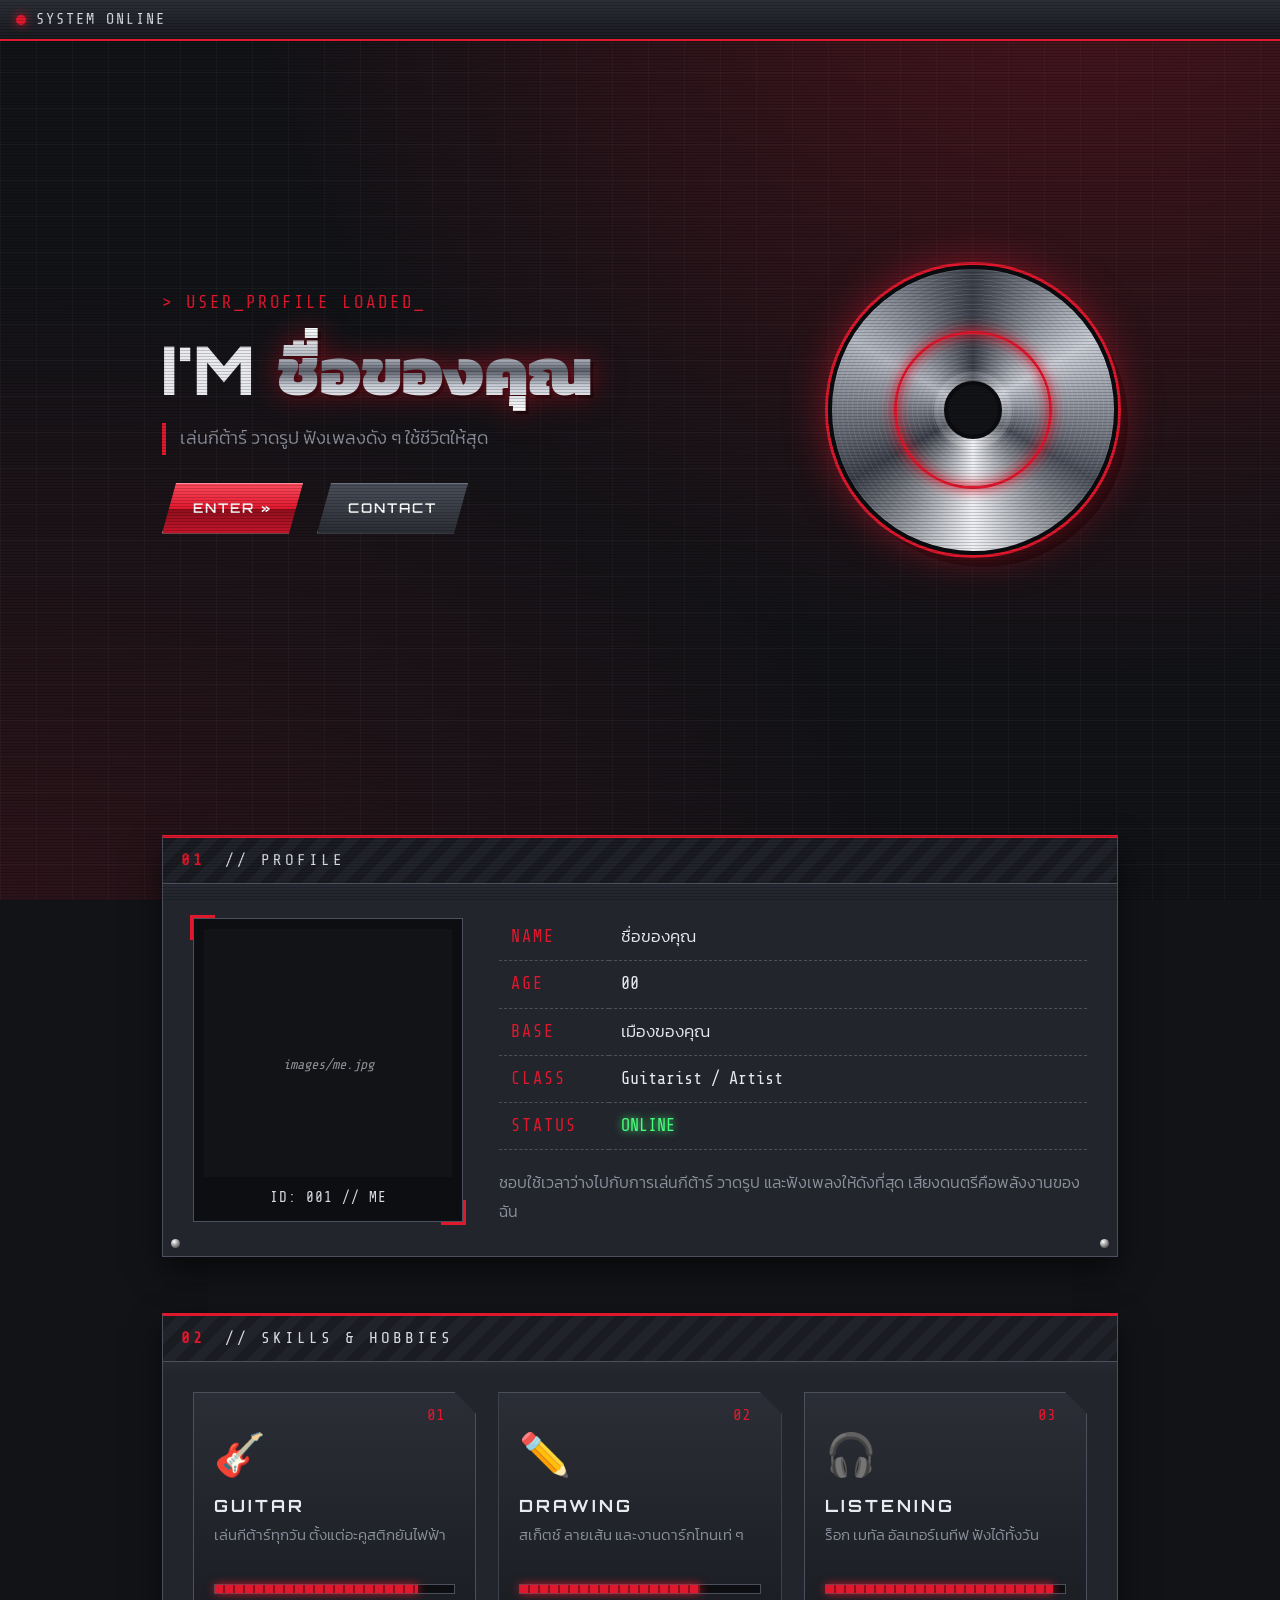
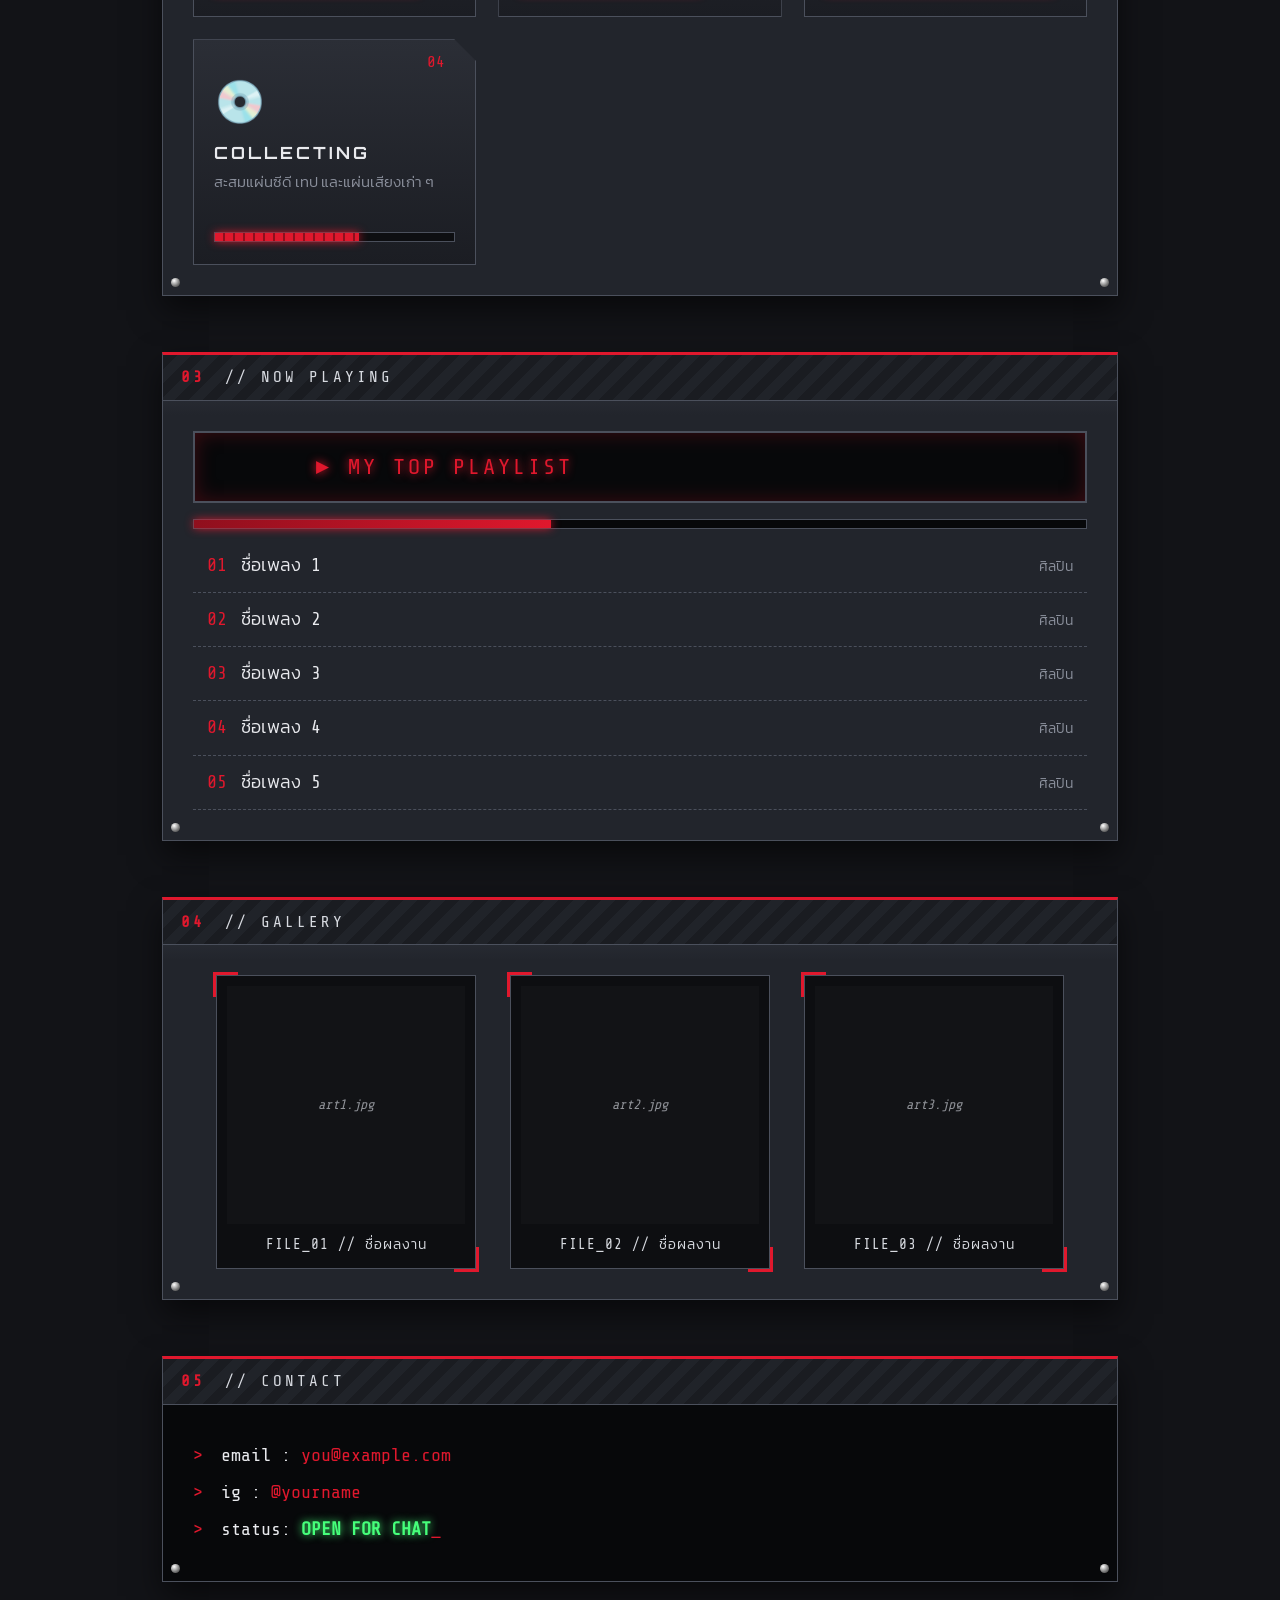
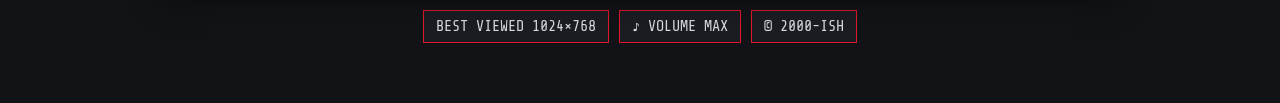
==== index.html @ 29ffbdac "commit" ====
<!DOCTYPE html>
<html lang="th">
<head>
  <meta charset="UTF-8">
  <meta name="viewport" content="width=device-width, initial-scale=1.0">
  <!-- ✏️ แก้ชื่อที่โชว์บนแท็บเบราว์เซอร์ -->
  <title>// PERSONAL_FILE.EXE</title>
  <link rel="preconnect" href="https://fonts.googleapis.com">
  <link rel="preconnect" href="https://fonts.gstatic.com" crossorigin>
  <link href="https://fonts.googleapis.com/css2?family=Orbitron:wght@600;800;900&family=Share+Tech+Mono&family=Kanit:wght@300;400;600&display=swap" rel="stylesheet">
  <link rel="stylesheet" href="style.css">
</head>
<body>

  <!-- แถบสถานะด้านบน -->
  <div class="statusbar">
    <span class="dot"></span>
    <!-- ✏️ แก้ข้อความแถบสถานะ -->
    <span>SYSTEM ONLINE</span>
    <div class="ticker"><div class="ticker-inner">
      <span>// GUITAR ▮ DRAWING ▮ MUSIC ▮ NO LIMITS ▮ GUITAR ▮ DRAWING ▮ MUSIC ▮ NO LIMITS ▮ GUITAR ▮ DRAWING ▮ MUSIC ▮ NO LIMITS</span>
    </div></div>
  </div>

  <!-- ═══════════════ 1) ส่วนหัว ═══════════════ -->
  <header class="hero">
    <div class="hero-text">
      <p class="tag">&gt; USER_PROFILE LOADED_</p>
      <!-- ✏️ แก้ชื่อของคุณ -->
      <h1>I'M <span class="metal">ชื่อของคุณ</span></h1>
      <!-- ✏️ แก้ประโยคแนะนำสั้น ๆ -->
      <p class="subtitle">เล่นกีต้าร์ วาดรูป ฟังเพลงดัง ๆ ใช้ชีวิตให้สุด</p>
      <div class="hero-btns">
        <a class="btn" href="#about">ENTER »</a>
        <a class="btn ghost" href="#contact">CONTACT</a>
      </div>
    </div>

    <!-- แผ่นดิสก์เมทัลหมุน (ไม่ต้องแก้) -->
    <div class="disc"><div class="ring"></div><div class="hole"></div></div>
  </header>

  <main>

    <!-- ═══════════════ 2) เกี่ยวกับฉัน ═══════════════ -->
    <section class="panel" id="about">
      <div class="panel-head"><b>01</b> // PROFILE</div>
      <div class="panel-body about-grid">

        <!-- ✏️ เปลี่ยนรูป: ใส่ไฟล์รูปในโฟลเดอร์ images แล้วแก้ชื่อไฟล์ตรง url('...') -->
        <figure class="frame">
          <div class="photo" style="background-image:url('images/me.jpg')"><em><me class="jpg"></me><br>images/me.jpg</em></div>
          <figcaption>ID: 001 // ME</figcaption>
        </figure>

        <div>
          <!-- ✏️ แก้ข้อมูลส่วนตัวตรงนี้ -->
          <table class="specs">
            <tr><th>NAME</th><td>ชื่อของคุณ</td></tr>
            <tr><th>AGE</th><td>00</td></tr>
            <tr><th>BASE</th><td>เมืองของคุณ</td></tr>
            <tr><th>CLASS</th><td>Guitarist / Artist</td></tr>
            <tr><th>STATUS</th><td><span class="live">ONLINE</span></td></tr>
          </table>
          <p class="bio">ชอบใช้เวลาว่างไปกับการเล่นกีต้าร์ วาดรูป และฟังเพลงให้ดังที่สุด เสียงดนตรีคือพลังงานของฉัน</p>
        </div>
      </div>
    </section>

    <!-- ═══════════════ 3) งานอดิเรก ═══════════════ -->
    <section class="panel">
      <div class="panel-head"><b>02</b> // SKILLS &amp; HOBBIES</div>
      <div class="panel-body cards">

        <!-- ✏️ แก้ emoji / ชื่อ / คำอธิบาย และปรับระดับได้ที่ --lv (0%-100%)
             อยากเพิ่มก็ก๊อปบล็อก <article> ไปวางต่อ -->
        <article class="card">
          <span class="num">01</span>
          <div class="icon">🎸</div>
          <h3>GUITAR</h3>
          <p>เล่นกีต้าร์ทุกวัน ตั้งแต่อะคูสติกยันไฟฟ้า</p>
          <div class="bar" style="--lv:85%"><i></i></div>
        </article>

        <article class="card">
          <span class="num">02</span>
          <div class="icon">✏️</div>
          <h3>DRAWING</h3>
          <p>สเก็ตช์ ลายเส้น และงานดาร์กโทนเท่ ๆ</p>
          <div class="bar" style="--lv:75%"><i></i></div>
        </article>

        <article class="card">
          <span class="num">03</span>
          <div class="icon">🎧</div>
          <h3>LISTENING</h3>
          <p>ร็อก เมทัล อัลเทอร์เนทีฟ ฟังได้ทั้งวัน</p>
          <div class="bar" style="--lv:95%"><i></i></div>
        </article>

        <article class="card">
          <span class="num">04</span>
          <div class="icon">💿</div>
          <h3>COLLECTING</h3>
          <p>สะสมแผ่นซีดี เทป และแผ่นเสียงเก่า ๆ</p>
          <div class="bar" style="--lv:60%"><i></i></div>
        </article>

      </div>
    </section>

    <!-- ═══════════════ 4) เพลงโปรด ═══════════════ -->
    <section class="panel">
      <div class="panel-head"><b>03</b> // NOW PLAYING</div>
      <div class="panel-body">
        <div class="display">
          <div class="eq"><b></b><b></b><b></b><b></b><b></b><b></b><b></b><b></b></div>
          <div class="led">▶ MY TOP PLAYLIST</div>
        </div>
        <div class="progress"><div></div></div>

        <!-- ✏️ แก้ชื่อเพลง / ศิลปิน ได้เลย (ก๊อปบรรทัด <li> เพื่อเพิ่มเพลง) -->
        <ol class="tracks">
          <li><span>ชื่อเพลง 1</span><em>ศิลปิน</em></li>
          <li><span>ชื่อเพลง 2</span><em>ศิลปิน</em></li>
          <li><span>ชื่อเพลง 3</span><em>ศิลปิน</em></li>
          <li><span>ชื่อเพลง 4</span><em>ศิลปิน</em></li>
          <li><span>ชื่อเพลง 5</span><em>ศิลปิน</em></li>
        </ol>
      </div>
    </section>

    <!-- ═══════════════ 5) ผลงานวาดรูป ═══════════════ -->
    <section class="panel">
      <div class="panel-head"><b>04</b> // GALLERY</div>
      <div class="panel-body gallery">

        <!-- ✏️ เปลี่ยนรูปงานวาด: ใส่ไฟล์ในโฟลเดอร์ images แล้วแก้ชื่อไฟล์ -->
        <figure class="frame">
          <div class="photo" style="background-image:url('images/art1.jpg')"><em>art1.jpg</em></div>
          <figcaption>FILE_01 // ชื่อผลงาน</figcaption>
        </figure>

        <figure class="frame">
          <div class="photo" style="background-image:url('images/art2.jpg')"><em>art2.jpg</em></div>
          <figcaption>FILE_02 // ชื่อผลงาน</figcaption>
        </figure>

        <figure class="frame">
          <div class="photo" style="background-image:url('images/art3.jpg')"><em>art3.jpg</em></div>
          <figcaption>FILE_03 // ชื่อผลงาน</figcaption>
        </figure>

      </div>
    </section>

  </main>

  <!-- ═══════════════ 6) ติดต่อ ═══════════════ -->
  <footer id="contact">
    <div class="panel">
      <div class="panel-head"><b>05</b> // CONTACT</div>
      <div class="panel-body terminal">
        <!-- ✏️ แก้ช่องทางติดต่อ -->
        <p><span>&gt;</span> email : <a href="mailto:you@example.com">you@example.com</a></p>
        <p><span>&gt;</span> ig    : <a href="https://instagram.com/yourname">@yourname</a></p>
        <p><span>&gt;</span> status: <b class="live">OPEN FOR CHAT</b><i class="cursor">_</i></p>
      </div>
    </div>
    <div class="badges"><span>BEST VIEWED 1024×768</span><span>♪ VOLUME MAX</span><span>© 2000-ISH</span></div>
  </footer>

</body>
</html>
---- style.css ----
/* ═══════════════════════════════════════════
   ✏️ เปลี่ยนสีของทั้งเว็บได้ที่นี่ที่เดียว
   ═══════════════════════════════════════════ */
:root {
  --red:      #e0182d;   /* แดงหลัก */
  --red-dark: #8f0f1d;   /* แดงเข้ม */
  --bg:       #121317;   /* พื้นหลังเทาเข้ม */
  --steel:    #22252c;   /* แผ่นโลหะ */
  --steel-2:  #343842;   /* โลหะสว่างขึ้น */
  --light:    #d7dae0;   /* เงินสว่าง */
  --text:     #e9eaee;   /* ตัวอักษร */
  --muted:    #8b909c;   /* ตัวอักษรรอง */

  --font-title: 'Orbitron', 'Kanit', sans-serif;
  --font-mono:  'Share Tech Mono', 'Kanit', monospace;
  --font-body:  'Kanit', sans-serif;   /* รองรับไทย */
}

/* ───────── พื้นฐาน ───────── */
* { box-sizing: border-box; margin: 0; padding: 0; }

body {
  font-family: var(--font-body);
  font-weight: 300;
  color: var(--text);
  line-height: 1.8;
  min-height: 100vh;
  overflow-x: hidden;
  background:
    radial-gradient(ellipse at 85% -10%, rgba(224,24,45,.28), transparent 55%),
    radial-gradient(ellipse at 0% 100%, rgba(224,24,45,.12), transparent 50%),
    /* ตารางเส้นบาง ๆ */
    linear-gradient(rgba(255,255,255,.03) 1px, transparent 1px),
    linear-gradient(90deg, rgba(255,255,255,.03) 1px, transparent 1px),
    var(--bg);
  background-size: auto, auto, 36px 36px, 36px 36px, auto;
  background-attachment: fixed;
}
/* เส้นสแกนทั้งจอ */
body::after {
  content: "";
  position: fixed; inset: 0;
  pointer-events: none;
  background: repeating-linear-gradient(transparent 0 2px, rgba(0,0,0,.18) 2px 3px);
  z-index: 50;
}

main, .hero, footer { max-width: 1000px; margin: 0 auto; padding: 0 22px; }
h1, h2, h3 { font-family: var(--font-title); line-height: 1.2; text-transform: uppercase; }

a { color: var(--red); text-decoration: none; }
a:hover { color: #ff5566; text-shadow: 0 0 8px var(--red); }

/* ตัวหนังสือโลหะ */
.metal {
  background: linear-gradient(180deg, #fff 0%, #aeb3bd 38%, #5b606b 52%, #c9cdd6 70%, #fff 100%);
  -webkit-background-clip: text;
  background-clip: text;
  color: transparent;
  filter: drop-shadow(0 0 14px rgba(224,24,45,.55)) drop-shadow(3px 3px 0 rgba(0,0,0,.7));
}

/* ───────── แถบสถานะ ───────── */
.statusbar {
  display: flex; align-items: center; gap: 10px;
  padding: 6px 16px;
  font-family: var(--font-mono);
  font-size: .95rem;
  letter-spacing: 2px;
  background: linear-gradient(180deg, #2c2f37, #181a1f);
  border-bottom: 2px solid var(--red);
  color: var(--light);
  overflow: hidden;
}
.dot { width: 10px; height: 10px; border-radius: 50%; background: var(--red); box-shadow: 0 0 10px var(--red); animation: blink 1.2s steps(2) infinite; flex: 0 0 auto; }
@keyframes blink { 50% { opacity: .15; } }
.ticker { flex: 1; overflow: hidden; white-space: nowrap; color: var(--muted); }
.ticker-inner { display: inline-block; padding-left: 100%; animation: scroll 30s linear infinite; }
@keyframes scroll { to { transform: translateX(-100%); } }

/* ───────── ส่วนหัว ───────── */
.hero {
  display: flex; align-items: center; justify-content: space-between;
  gap: 30px; flex-wrap: wrap;
  min-height: 82vh;
}
.hero-text { flex: 1 1 360px; }
.tag { font-family: var(--font-mono); color: var(--red); font-size: 1.1rem; letter-spacing: 2px; }
.hero h1 { font-size: clamp(2.2rem, 7vw, 4.2rem); font-weight: 900; margin: 10px 0 14px; }
.subtitle { color: var(--muted); font-size: 1.1rem; margin-bottom: 28px; border-left: 4px solid var(--red); padding-left: 14px; }
.hero-btns { display: flex; gap: 14px; flex-wrap: wrap; }

.btn {
  display: inline-block;
  font-family: var(--font-title); font-weight: 600; font-size: .85rem; letter-spacing: 2px;
  color: #fff;
  padding: 12px 30px;
  background: linear-gradient(180deg, #ff4a5c 0%, var(--red) 50%, var(--red-dark) 51%, #c3142a 100%);
  border: 1px solid #ff8c98;
  clip-path: polygon(14px 0, 100% 0, calc(100% - 14px) 100%, 0 100%);   /* ปุ่มเฉียงดุ ๆ */
  box-shadow: 0 0 18px rgba(224,24,45,.5);
  transition: transform .15s, filter .15s;
}
.btn:hover { color: #fff; text-shadow: none; transform: translateY(-2px); filter: brightness(1.2); }
.btn.ghost { background: linear-gradient(180deg, #4a4e59, #2a2d34); border-color: #6d7280; box-shadow: none; }

/* ดิสก์เมทัล */
.disc {
  position: relative;
  width: 290px; height: 290px;
  flex: 0 0 auto; margin: 0 auto;
  border-radius: 50%;
  background:
    repeating-radial-gradient(circle, rgba(255,255,255,.08) 0 1px, transparent 1px 5px),
    conic-gradient(from 0deg, #3b3f49, #c9cdd6, #4a4e59, #eef0f4, #3b3f49, #b3b8c2, #3b3f49);
  border: 4px solid #0b0c0f;
  box-shadow: 0 0 0 3px var(--red), 0 0 40px rgba(224,24,45,.55), 10px 12px 0 rgba(0,0,0,.5);
  animation: spin 8s linear infinite;
}
.disc .ring { position: absolute; inset: 22%; border-radius: 50%; border: 3px solid var(--red); box-shadow: 0 0 14px var(--red), inset 0 0 14px var(--red); }
.disc .hole { position: absolute; inset: 0; margin: auto; width: 58px; height: 58px; border-radius: 50%; background: var(--bg); border: 4px solid #0b0c0f; box-shadow: 0 0 0 10px rgba(255,255,255,.18); }
@keyframes spin { to { transform: rotate(360deg); } }

/* ───────── แผงโลหะ (ใช้ซ้ำทุกส่วน) ───────── */
.panel {
  position: relative;
  margin: 56px 0;
  background: linear-gradient(180deg, var(--steel-2) 0, var(--steel) 60px);
  border: 1px solid #4b505c;
  border-top: 3px solid var(--red);
  box-shadow: 0 14px 30px rgba(0,0,0,.55), inset 0 1px 0 rgba(255,255,255,.12);
}
/* น็อตมุมแผง */
.panel::before, .panel::after {
  content: ""; position: absolute; bottom: 8px; width: 9px; height: 9px; border-radius: 50%;
  background: radial-gradient(circle at 35% 30%, #fff, #777 60%, #333);
}
.panel::before { left: 8px; } .panel::after { right: 8px; }

.panel-head {
  font-family: var(--font-mono);
  letter-spacing: 3px;
  padding: 8px 18px;
  background: repeating-linear-gradient(135deg, #1a1c21 0 10px, #202329 10px 20px);
  border-bottom: 1px solid #4b505c;
  color: var(--light);
}
.panel-head b { color: var(--red); margin-right: 8px; }
.panel-body { padding: 30px; }

/* ───────── เกี่ยวกับฉัน ───────── */
.about-grid { display: grid; grid-template-columns: 270px 1fr; gap: 36px; align-items: center; }

.specs { width: 100%; border-collapse: collapse; font-family: var(--font-mono); font-size: 1.05rem; }
.specs th, .specs td { text-align: left; padding: 8px 12px; border-bottom: 1px dashed #4b505c; }
.specs th { color: var(--red); width: 110px; letter-spacing: 2px; font-weight: normal; }
.live { color: #46ff7a; text-shadow: 0 0 8px #46ff7a; }
.bio { margin-top: 18px; color: var(--muted); }

/* ───────── กรอบรูป ───────── */
.frame { position: relative; max-width: 290px; width: 100%; margin: 0 auto; padding: 10px; background: #0d0e11; border: 1px solid #4b505c; transition: transform .25s, box-shadow .25s; }
.frame:hover { transform: translateY(-6px); box-shadow: 0 0 22px rgba(224,24,45,.55); }
.frame::before, .frame::after { content: ""; position: absolute; width: 22px; height: 22px; border: 3px solid var(--red); }
.frame::before { top: -4px; left: -4px; border-right: 0; border-bottom: 0; }
.frame::after  { bottom: -4px; right: -4px; border-left: 0; border-top: 0; }
.frame .photo {
  aspect-ratio: 1 / 1;
  background-color: #1b1d23;
  background-size: cover; background-position: center;
  display: grid; place-items: center; text-align: center;
  font-family: var(--font-mono); font-size: .85rem; color: var(--muted);
  filter: grayscale(.55) contrast(1.1);
  transition: filter .3s;
}
.frame:hover .photo { filter: grayscale(0) contrast(1.1); }
.frame figcaption { font-family: var(--font-mono); font-size: .9rem; letter-spacing: 1px; color: var(--light); padding-top: 8px; text-align: center; }

/* ───────── การ์ดงานอดิเรก ───────── */
.cards { display: grid; grid-template-columns: repeat(auto-fit, minmax(210px, 1fr)); gap: 22px; }
.card {
  position: relative;
  padding: 24px 20px 22px;
  background: linear-gradient(180deg, #2b2e36, #1b1d23);
  border: 1px solid #4b505c;
  clip-path: polygon(0 0, calc(100% - 22px) 0, 100% 22px, 100% 100%, 0 100%);   /* มุมตัดเฉียง */
  transition: transform .25s, box-shadow .25s, border-color .25s;
}
.card:hover { transform: translateY(-6px); border-color: var(--red); box-shadow: 0 0 24px rgba(224,24,45,.5); }
.card .num { position: absolute; top: 8px; right: 30px; font-family: var(--font-mono); color: var(--red); }
.card .icon { font-size: 2.6rem; }
.card h3 { font-size: 1.05rem; letter-spacing: 3px; margin: 4px 0 6px; }
.card p { font-size: .92rem; color: var(--muted); min-height: 3.3em; }

/* แถบระดับ (ปรับด้วย --lv ใน HTML) */
.bar { margin-top: 14px; height: 10px; background: #0d0e11; border: 1px solid #4b505c; }
.bar i { display: block; height: 100%; width: var(--lv); background: repeating-linear-gradient(90deg, var(--red) 0 8px, #8f0f1d 8px 10px); box-shadow: 0 0 10px var(--red); }

/* ───────── เครื่องเล่นเพลง ───────── */
.display {
  display: flex; align-items: center; gap: 18px;
  padding: 14px 18px;
  background: #07080a;
  border: 2px solid #4b505c;
  box-shadow: inset 0 0 20px rgba(224,24,45,.25);
}
.led { font-family: var(--font-mono); font-size: 1.4rem; letter-spacing: 3px; color: var(--red); text-shadow: 0 0 10px var(--red); }

.eq { display: flex; align-items: flex-end; gap: 4px; height: 40px; }
.eq b { width: 7px; background: linear-gradient(180deg, #ff5566, var(--red-dark)); animation: bounce 1s ease-in-out infinite; }
.eq b:nth-child(2){animation-delay:.12s} .eq b:nth-child(3){animation-delay:.24s} .eq b:nth-child(4){animation-delay:.36s}
.eq b:nth-child(5){animation-delay:.48s} .eq b:nth-child(6){animation-delay:.6s} .eq b:nth-child(7){animation-delay:.72s} .eq b:nth-child(8){animation-delay:.84s}
@keyframes bounce { 0%,100% { height: 15%; } 50% { height: 100%; } }

.progress { margin: 16px 0 10px; height: 10px; background: #07080a; border: 1px solid #4b505c; }
.progress div { height: 100%; width: 40%; background: linear-gradient(90deg, var(--red-dark), var(--red)); box-shadow: 0 0 10px var(--red); animation: load 7s linear infinite alternate; }
@keyframes load { from { width: 12%; } to { width: 92%; } }

.tracks { list-style: none; counter-reset: t; }
.tracks li {
  counter-increment: t;
  display: flex; gap: 14px; align-items: baseline;
  padding: 10px 14px;
  border-bottom: 1px dashed #4b505c;
  font-family: var(--font-mono); font-size: 1.15rem;
  transition: background .2s, padding-left .2s;
}
.tracks li::before { content: counter(t, decimal-leading-zero); color: var(--red); }
.tracks li span { flex: 1; }
.tracks li em { font-family: var(--font-body); font-style: normal; font-size: .85rem; color: var(--muted); }
.tracks li:hover { background: linear-gradient(90deg, rgba(224,24,45,.3), transparent); padding-left: 22px; }

/* ───────── แกลเลอรี่ ───────── */
.gallery { display: flex; flex-wrap: wrap; justify-content: center; gap: 34px; }
.gallery .frame { width: 260px; margin: 0; }

/* ───────── ติดต่อ ───────── */
.terminal { font-family: var(--font-mono); font-size: 1.15rem; background: #07080a; }
.terminal p { margin: 4px 0; }
.terminal span { color: var(--red); margin-right: 8px; }
.cursor { color: var(--red); animation: blink 1s steps(2) infinite; font-style: normal; }

footer { padding-bottom: 60px; }
footer .panel { margin-bottom: 28px; }
.badges { display: flex; flex-wrap: wrap; gap: 10px; justify-content: center; }
.badges span { font-family: var(--font-mono); font-size: .95rem; padding: 2px 12px; color: var(--light); background: #1a1c21; border: 1px solid var(--red); }

/* ───────── มือถือ ───────── */
@media (max-width: 720px) {
  .about-grid { grid-template-columns: 1fr; }
  .hero { min-height: auto; padding-top: 40px; }
  .disc { width: 220px; height: 220px; }
  .panel-body { padding: 20px; }
}
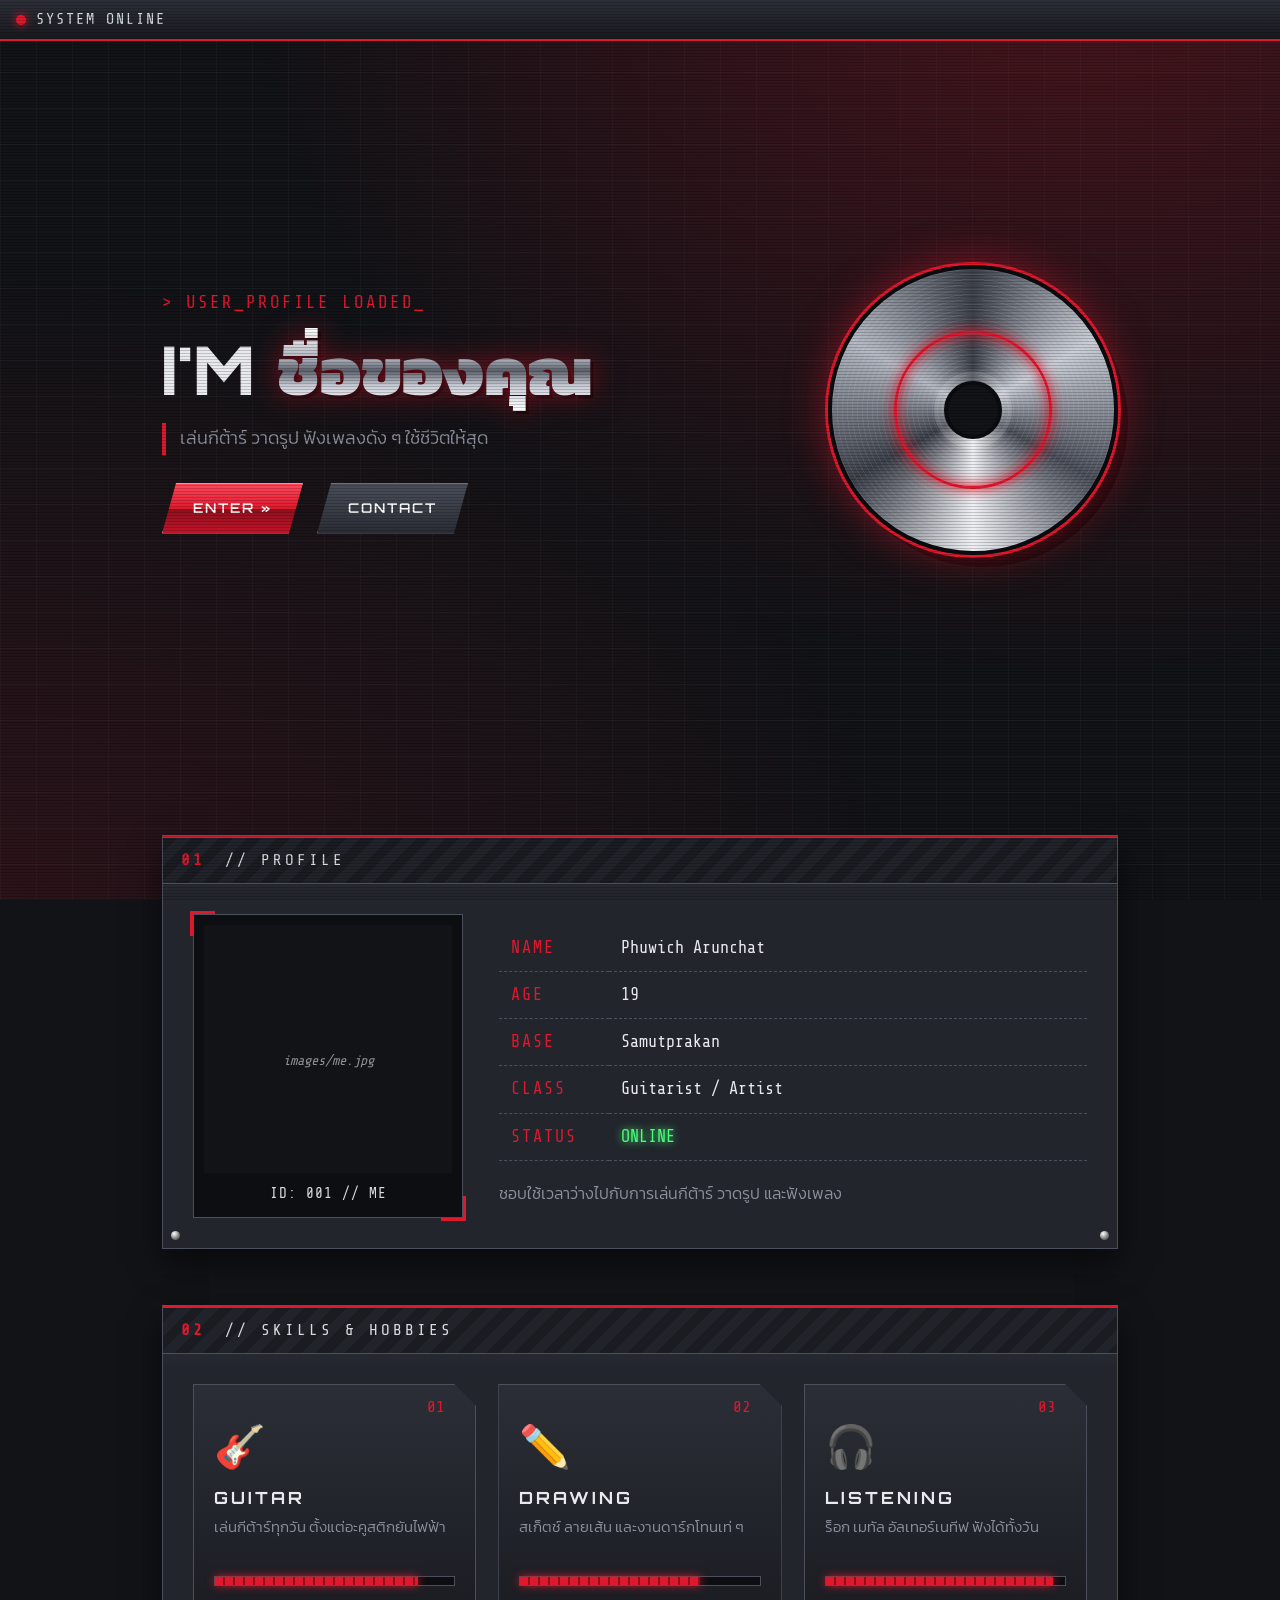
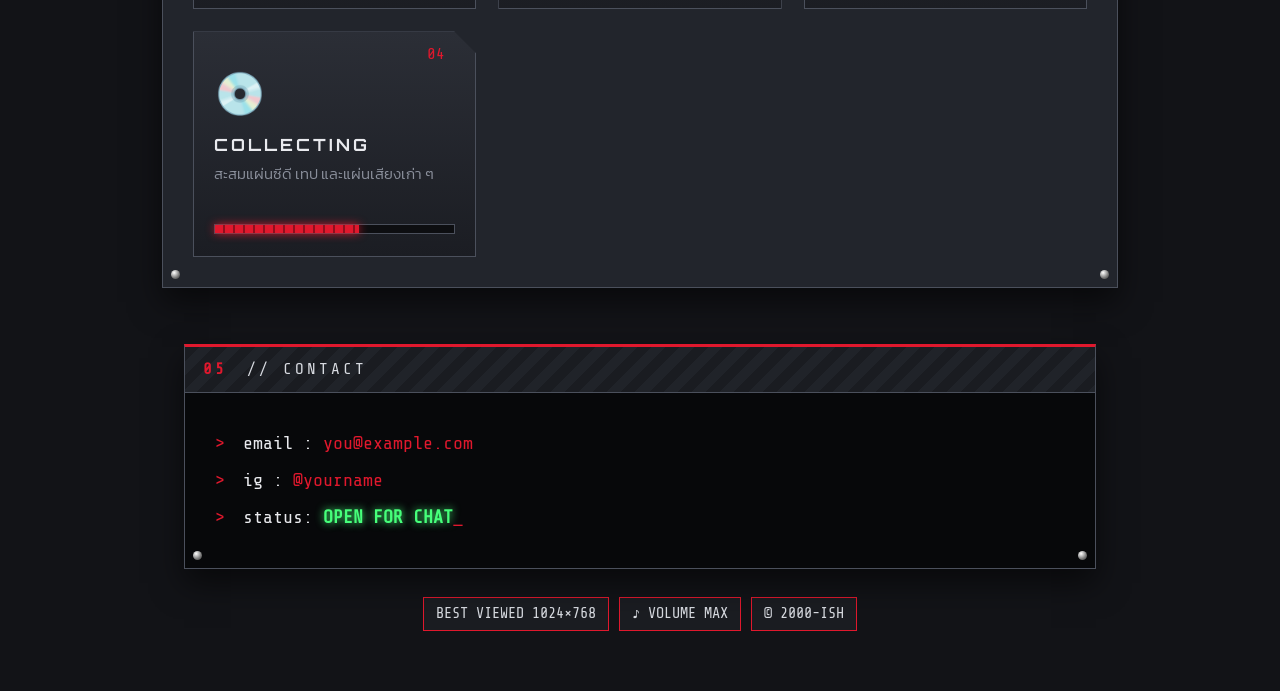
==== commit a93b6fc5: "commit" ====
--- a/index.html
+++ b/index.html
@@ -56,13 +56,13 @@
         <div>
           <!-- ✏️ แก้ข้อมูลส่วนตัวตรงนี้ -->
           <table class="specs">
-            <tr><th>NAME</th><td>ชื่อของคุณ</td></tr>
-            <tr><th>AGE</th><td>00</td></tr>
-            <tr><th>BASE</th><td>เมืองของคุณ</td></tr>
+            <tr><th>NAME</th><td>Phuwich Arunchat</td></tr>
+            <tr><th>AGE</th><td>19</td></tr>
+            <tr><th>BASE</th><td>Samutprakan</td></tr>
             <tr><th>CLASS</th><td>Guitarist / Artist</td></tr>
             <tr><th>STATUS</th><td><span class="live">ONLINE</span></td></tr>
           </table>
-          <p class="bio">ชอบใช้เวลาว่างไปกับการเล่นกีต้าร์ วาดรูป และฟังเพลงให้ดังที่สุด เสียงดนตรีคือพลังงานของฉัน</p>
+          <p class="bio">ชอบใช้เวลาว่างไปกับการเล่นกีต้าร์ วาดรูป และฟังเพลง</p>
         </div>
       </div>
     </section>
@@ -109,53 +109,7 @@
       </div>
     </section>
 
-    <!-- ═══════════════ 4) เพลงโปรด ═══════════════ -->
-    <section class="panel">
-      <div class="panel-head"><b>03</b> // NOW PLAYING</div>
-      <div class="panel-body">
-        <div class="display">
-          <div class="eq"><b></b><b></b><b></b><b></b><b></b><b></b><b></b><b></b></div>
-          <div class="led">▶ MY TOP PLAYLIST</div>
-        </div>
-        <div class="progress"><div></div></div>
-
-        <!-- ✏️ แก้ชื่อเพลง / ศิลปิน ได้เลย (ก๊อปบรรทัด <li> เพื่อเพิ่มเพลง) -->
-        <ol class="tracks">
-          <li><span>ชื่อเพลง 1</span><em>ศิลปิน</em></li>
-          <li><span>ชื่อเพลง 2</span><em>ศิลปิน</em></li>
-          <li><span>ชื่อเพลง 3</span><em>ศิลปิน</em></li>
-          <li><span>ชื่อเพลง 4</span><em>ศิลปิน</em></li>
-          <li><span>ชื่อเพลง 5</span><em>ศิลปิน</em></li>
-        </ol>
-      </div>
-    </section>
-
-    <!-- ═══════════════ 5) ผลงานวาดรูป ═══════════════ -->
-    <section class="panel">
-      <div class="panel-head"><b>04</b> // GALLERY</div>
-      <div class="panel-body gallery">
-
-        <!-- ✏️ เปลี่ยนรูปงานวาด: ใส่ไฟล์ในโฟลเดอร์ images แล้วแก้ชื่อไฟล์ -->
-        <figure class="frame">
-          <div class="photo" style="background-image:url('images/art1.jpg')"><em>art1.jpg</em></div>
-          <figcaption>FILE_01 // ชื่อผลงาน</figcaption>
-        </figure>
-
-        <figure class="frame">
-          <div class="photo" style="background-image:url('images/art2.jpg')"><em>art2.jpg</em></div>
-          <figcaption>FILE_02 // ชื่อผลงาน</figcaption>
-        </figure>
-
-        <figure class="frame">
-          <div class="photo" style="background-image:url('images/art3.jpg')"><em>art3.jpg</em></div>
-          <figcaption>FILE_03 // ชื่อผลงาน</figcaption>
-        </figure>
-
-      </div>
-    </section>
-
-  </main>
-
+    
   <!-- ═══════════════ 6) ติดต่อ ═══════════════ -->
   <footer id="contact">
     <div class="panel">
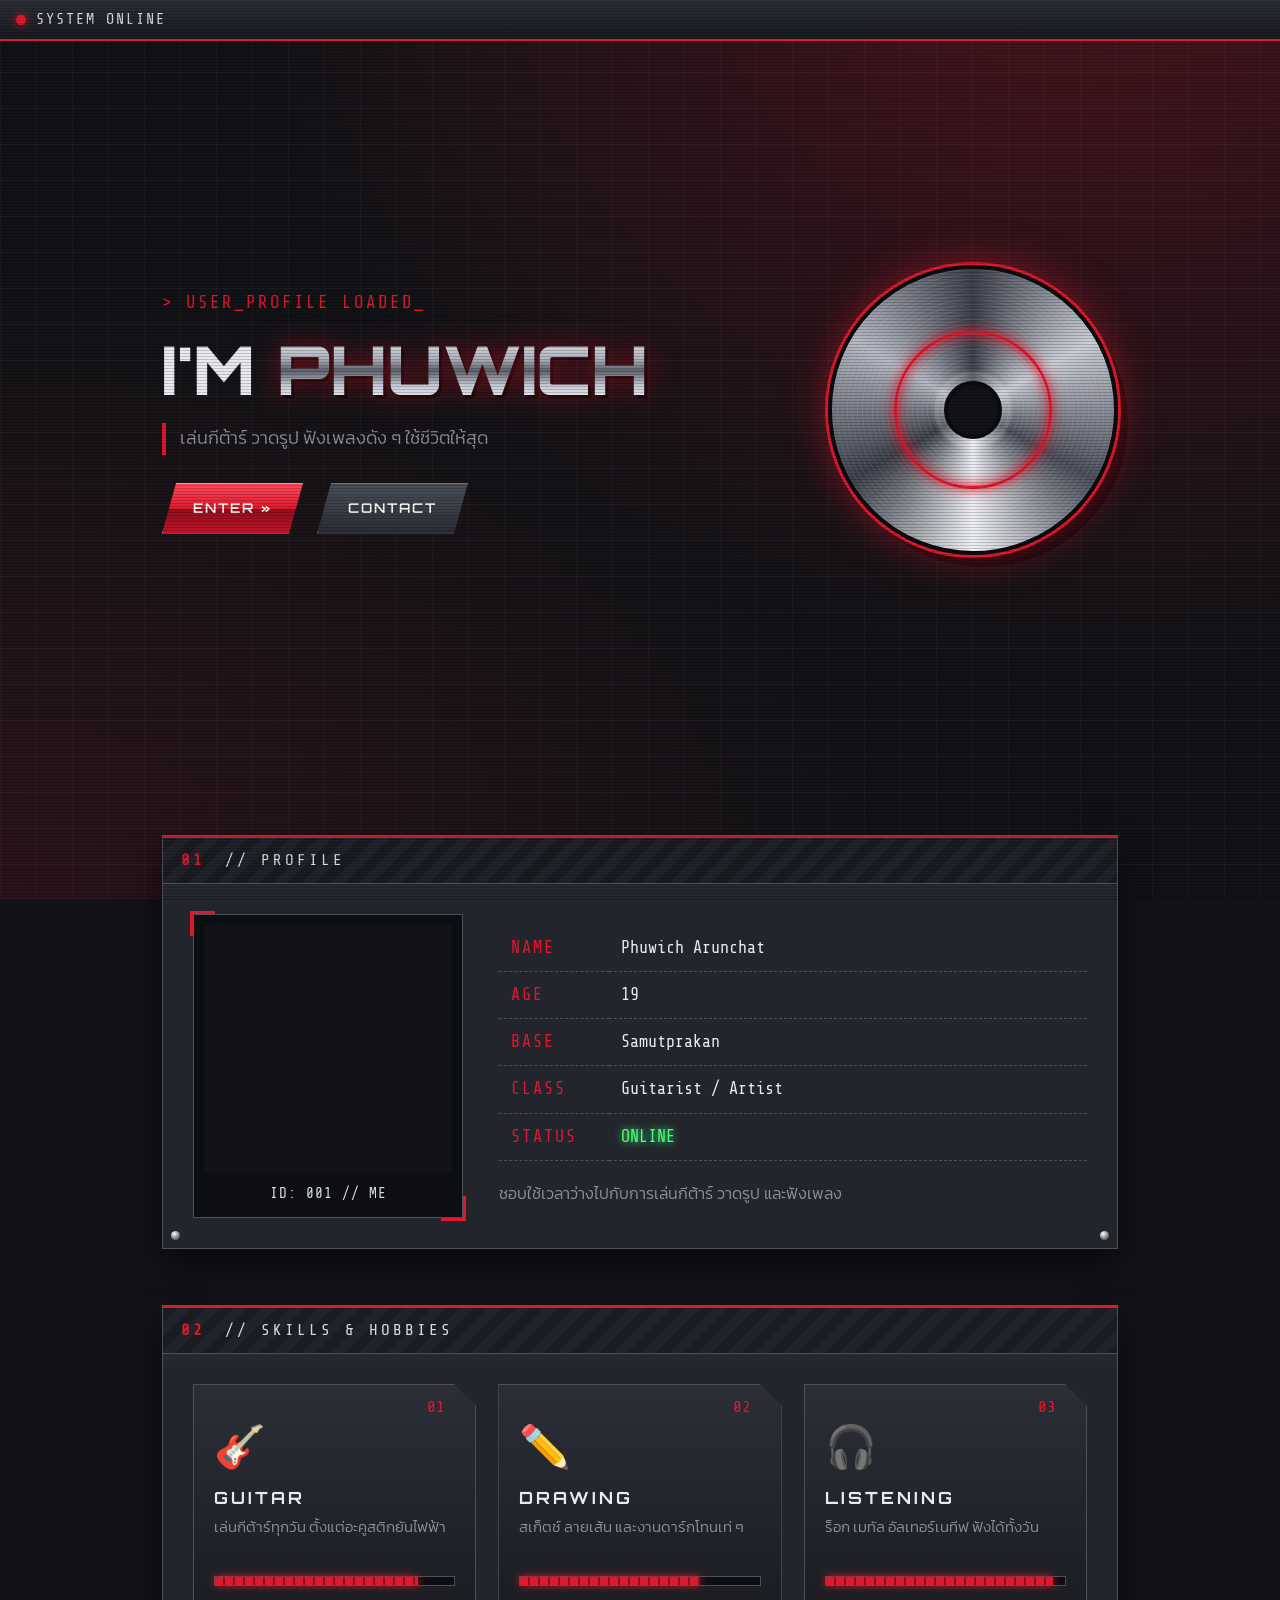
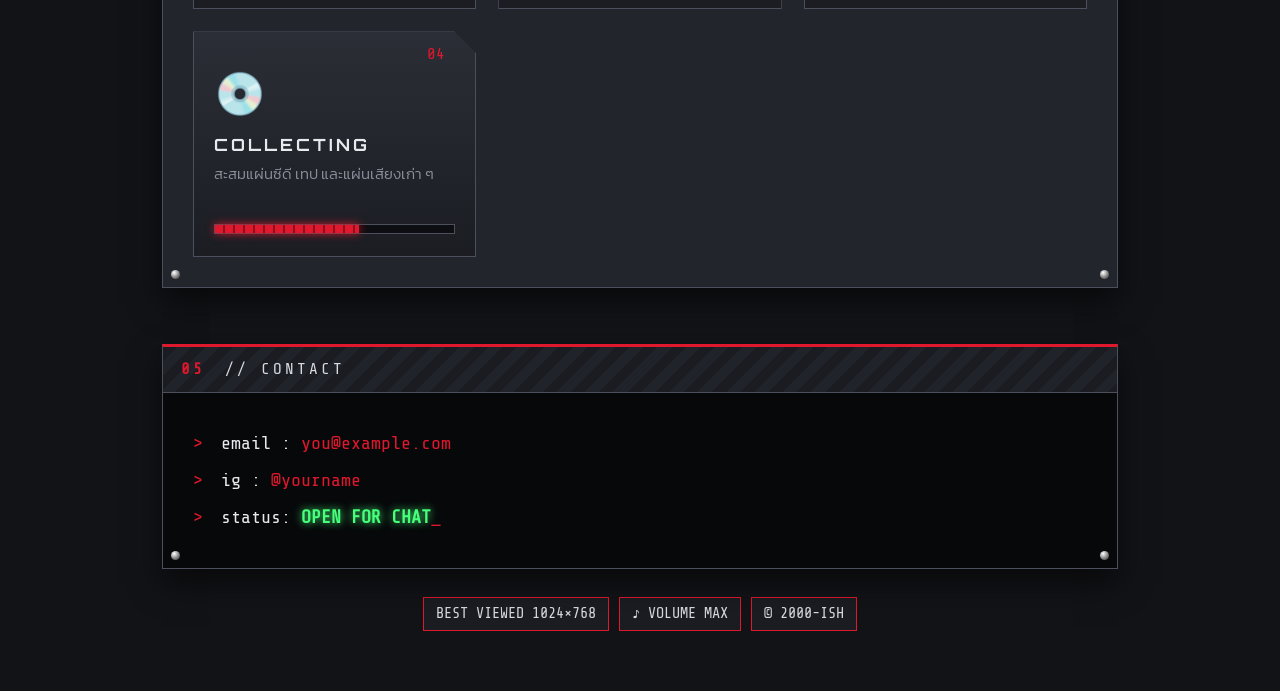
==== commit 48ef7f8f: "commit" ====
--- a/index.html
+++ b/index.html
@@ -3,7 +3,7 @@
 <head>
   <meta charset="UTF-8">
   <meta name="viewport" content="width=device-width, initial-scale=1.0">
-  <!-- ✏️ แก้ชื่อที่โชว์บนแท็บเบราว์เซอร์ -->
+  <!-- แก้ชื่อที่โชว์บนแท็บเบราว์เซอร์ -->
   <title>// PERSONAL_FILE.EXE</title>
   <link rel="preconnect" href="https://fonts.googleapis.com">
   <link rel="preconnect" href="https://fonts.gstatic.com" crossorigin>
@@ -15,7 +15,7 @@
   <!-- แถบสถานะด้านบน -->
   <div class="statusbar">
     <span class="dot"></span>
-    <!-- ✏️ แก้ข้อความแถบสถานะ -->
+    <!-- แก้ข้อความแถบสถานะ -->
     <span>SYSTEM ONLINE</span>
     <div class="ticker"><div class="ticker-inner">
       <span>// GUITAR ▮ DRAWING ▮ MUSIC ▮ NO LIMITS ▮ GUITAR ▮ DRAWING ▮ MUSIC ▮ NO LIMITS ▮ GUITAR ▮ DRAWING ▮ MUSIC ▮ NO LIMITS</span>
@@ -26,9 +26,9 @@
   <header class="hero">
     <div class="hero-text">
       <p class="tag">&gt; USER_PROFILE LOADED_</p>
-      <!-- ✏️ แก้ชื่อของคุณ -->
-      <h1>I'M <span class="metal">ชื่อของคุณ</span></h1>
-      <!-- ✏️ แก้ประโยคแนะนำสั้น ๆ -->
+      <!-- แก้ชื่อของคุณ -->
+      <h1>I'M <span class="metal">PHUWICH</span></h1>
+      <!-- แก้ประโยคแนะนำสั้น ๆ -->
       <p class="subtitle">เล่นกีต้าร์ วาดรูป ฟังเพลงดัง ๆ ใช้ชีวิตให้สุด</p>
       <div class="hero-btns">
         <a class="btn" href="#about">ENTER »</a>
@@ -47,14 +47,14 @@
       <div class="panel-head"><b>01</b> // PROFILE</div>
       <div class="panel-body about-grid">
 
-        <!-- ✏️ เปลี่ยนรูป: ใส่ไฟล์รูปในโฟลเดอร์ images แล้วแก้ชื่อไฟล์ตรง url('...') -->
+        <!-- ใส่ไฟล์รูปในโฟลเดอร์ images ชื่อ me.jpg -->
         <figure class="frame">
-          <div class="photo" style="background-image:url('images/me.jpg')"><em><me class="jpg"></me><br>images/me.jpg</em></div>
+          <div class="photo" style="background-image:url('images/me.jpg')"></div>
           <figcaption>ID: 001 // ME</figcaption>
         </figure>
 
         <div>
-          <!-- ✏️ แก้ข้อมูลส่วนตัวตรงนี้ -->
+          <!-- แก้ข้อมูลส่วนตัวตรงนี้ -->
           <table class="specs">
             <tr><th>NAME</th><td>Phuwich Arunchat</td></tr>
             <tr><th>AGE</th><td>19</td></tr>
@@ -72,8 +72,6 @@
       <div class="panel-head"><b>02</b> // SKILLS &amp; HOBBIES</div>
       <div class="panel-body cards">
 
-        <!-- ✏️ แก้ emoji / ชื่อ / คำอธิบาย และปรับระดับได้ที่ --lv (0%-100%)
-             อยากเพิ่มก็ก๊อปบล็อก <article> ไปวางต่อ -->
         <article class="card">
           <span class="num">01</span>
           <div class="icon">🎸</div>
@@ -108,14 +106,14 @@
 
       </div>
     </section>
+  </main>
 
-    
   <!-- ═══════════════ 6) ติดต่อ ═══════════════ -->
   <footer id="contact">
     <div class="panel">
       <div class="panel-head"><b>05</b> // CONTACT</div>
       <div class="panel-body terminal">
-        <!-- ✏️ แก้ช่องทางติดต่อ -->
+        <!-- แก้ช่องทางติดต่อ -->
         <p><span>&gt;</span> email : <a href="mailto:you@example.com">you@example.com</a></p>
         <p><span>&gt;</span> ig    : <a href="https://instagram.com/yourname">@yourname</a></p>
         <p><span>&gt;</span> status: <b class="live">OPEN FOR CHAT</b><i class="cursor">_</i></p>
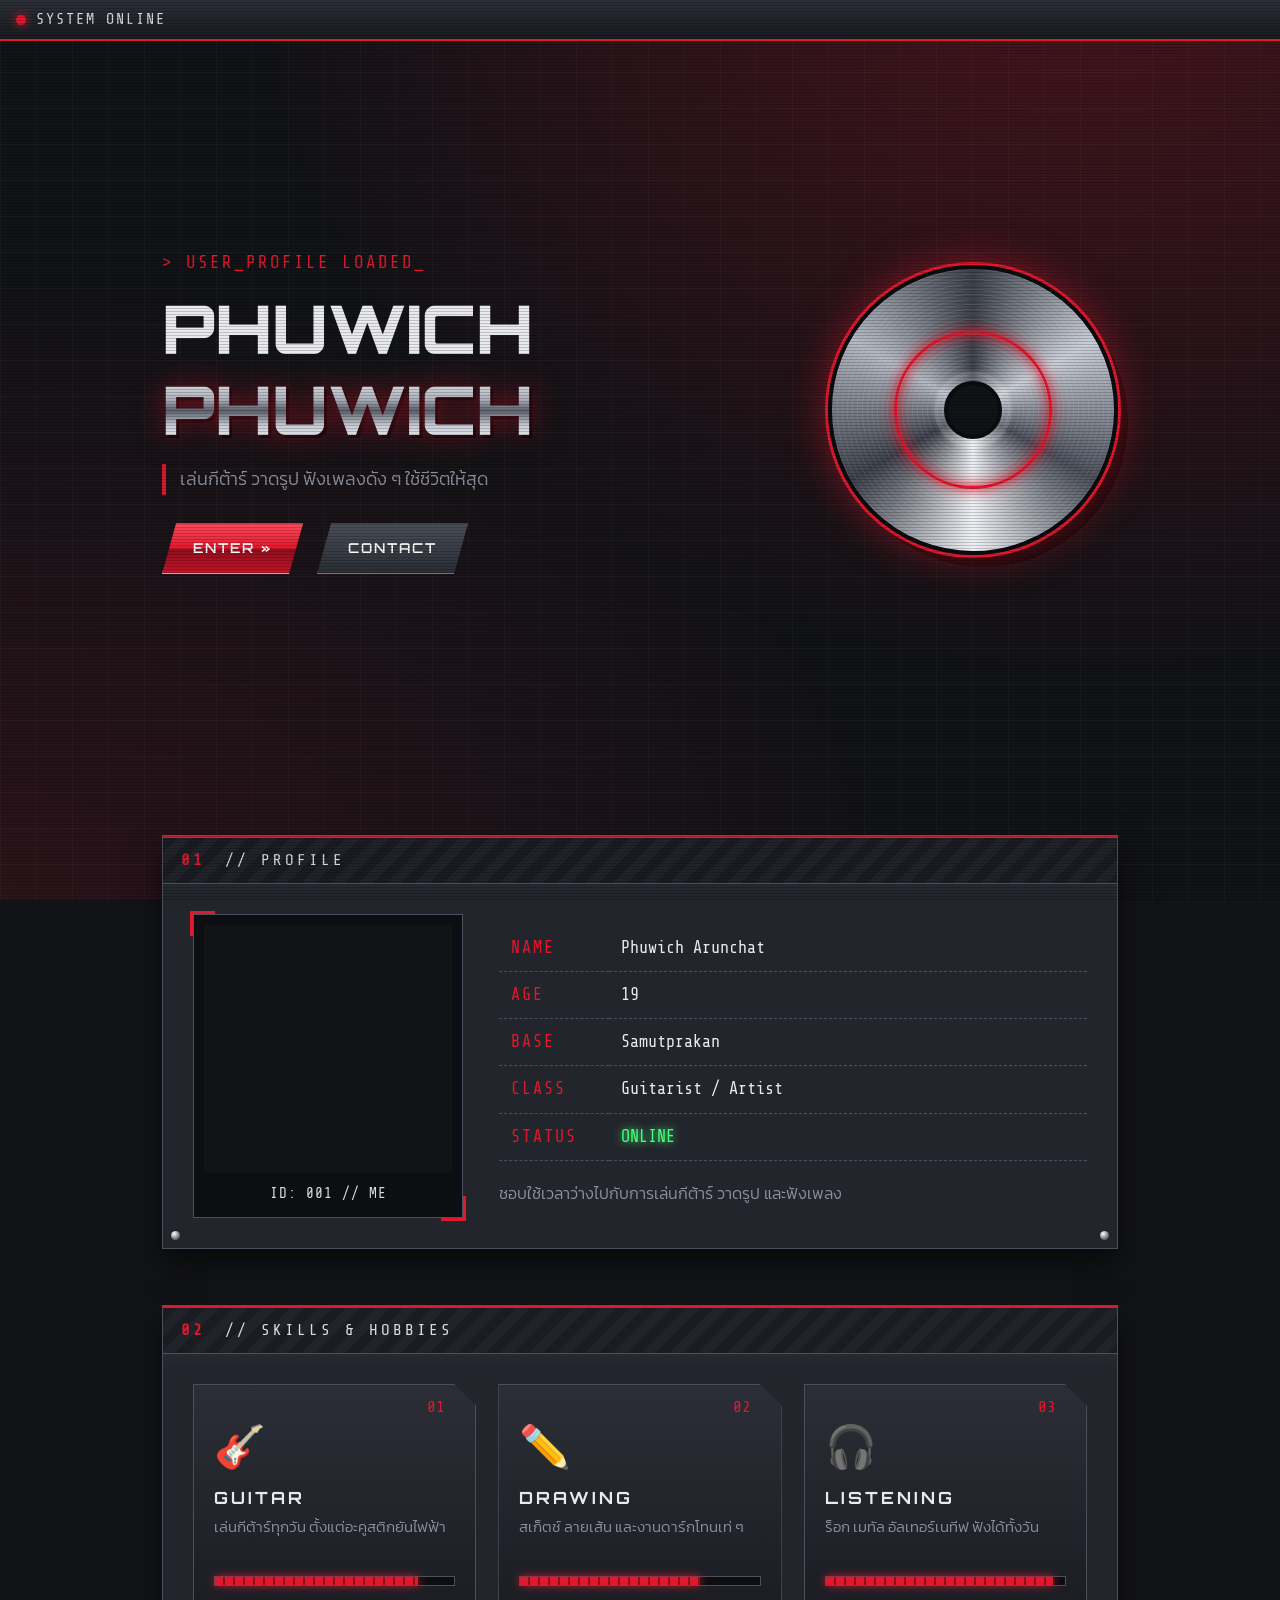
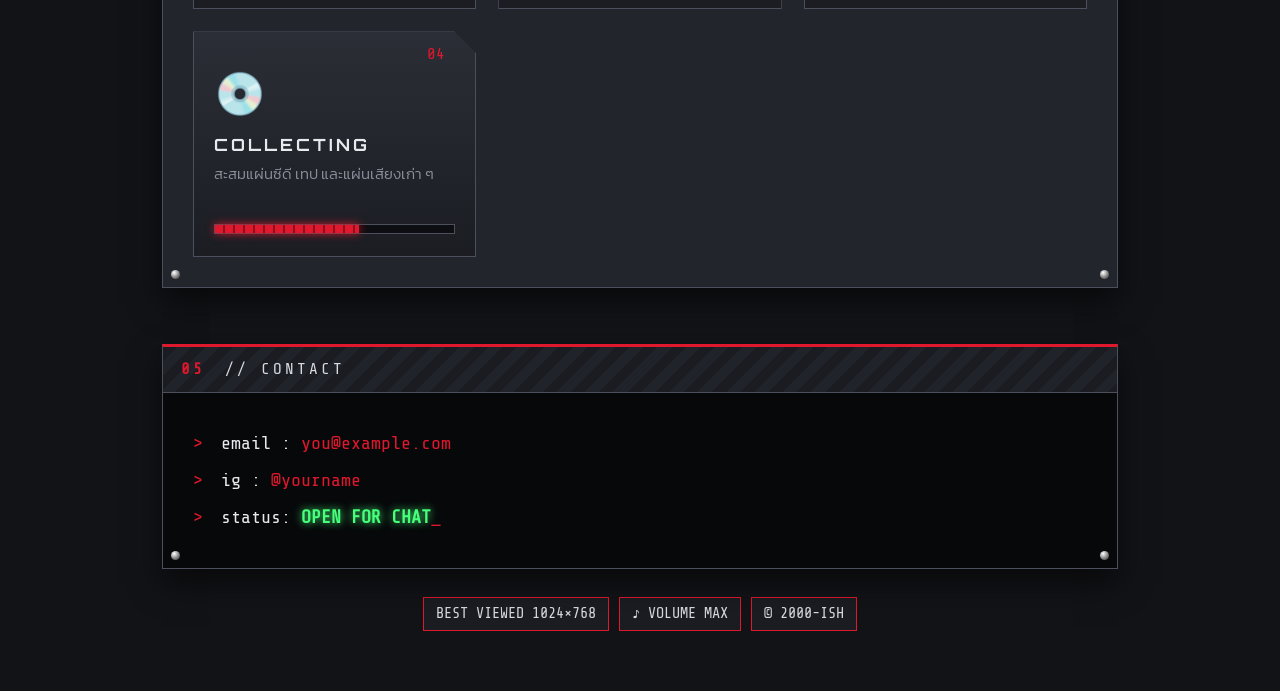
==== commit a66bc6ec: "commit" ====
--- a/index.html
+++ b/index.html
@@ -27,7 +27,7 @@
     <div class="hero-text">
       <p class="tag">&gt; USER_PROFILE LOADED_</p>
       <!-- แก้ชื่อของคุณ -->
-      <h1>I'M <span class="metal">PHUWICH</span></h1>
+      <h1>PhuwicH <span class="metal">PHUWICH</span></h1>
       <!-- แก้ประโยคแนะนำสั้น ๆ -->
       <p class="subtitle">เล่นกีต้าร์ วาดรูป ฟังเพลงดัง ๆ ใช้ชีวิตให้สุด</p>
       <div class="hero-btns">
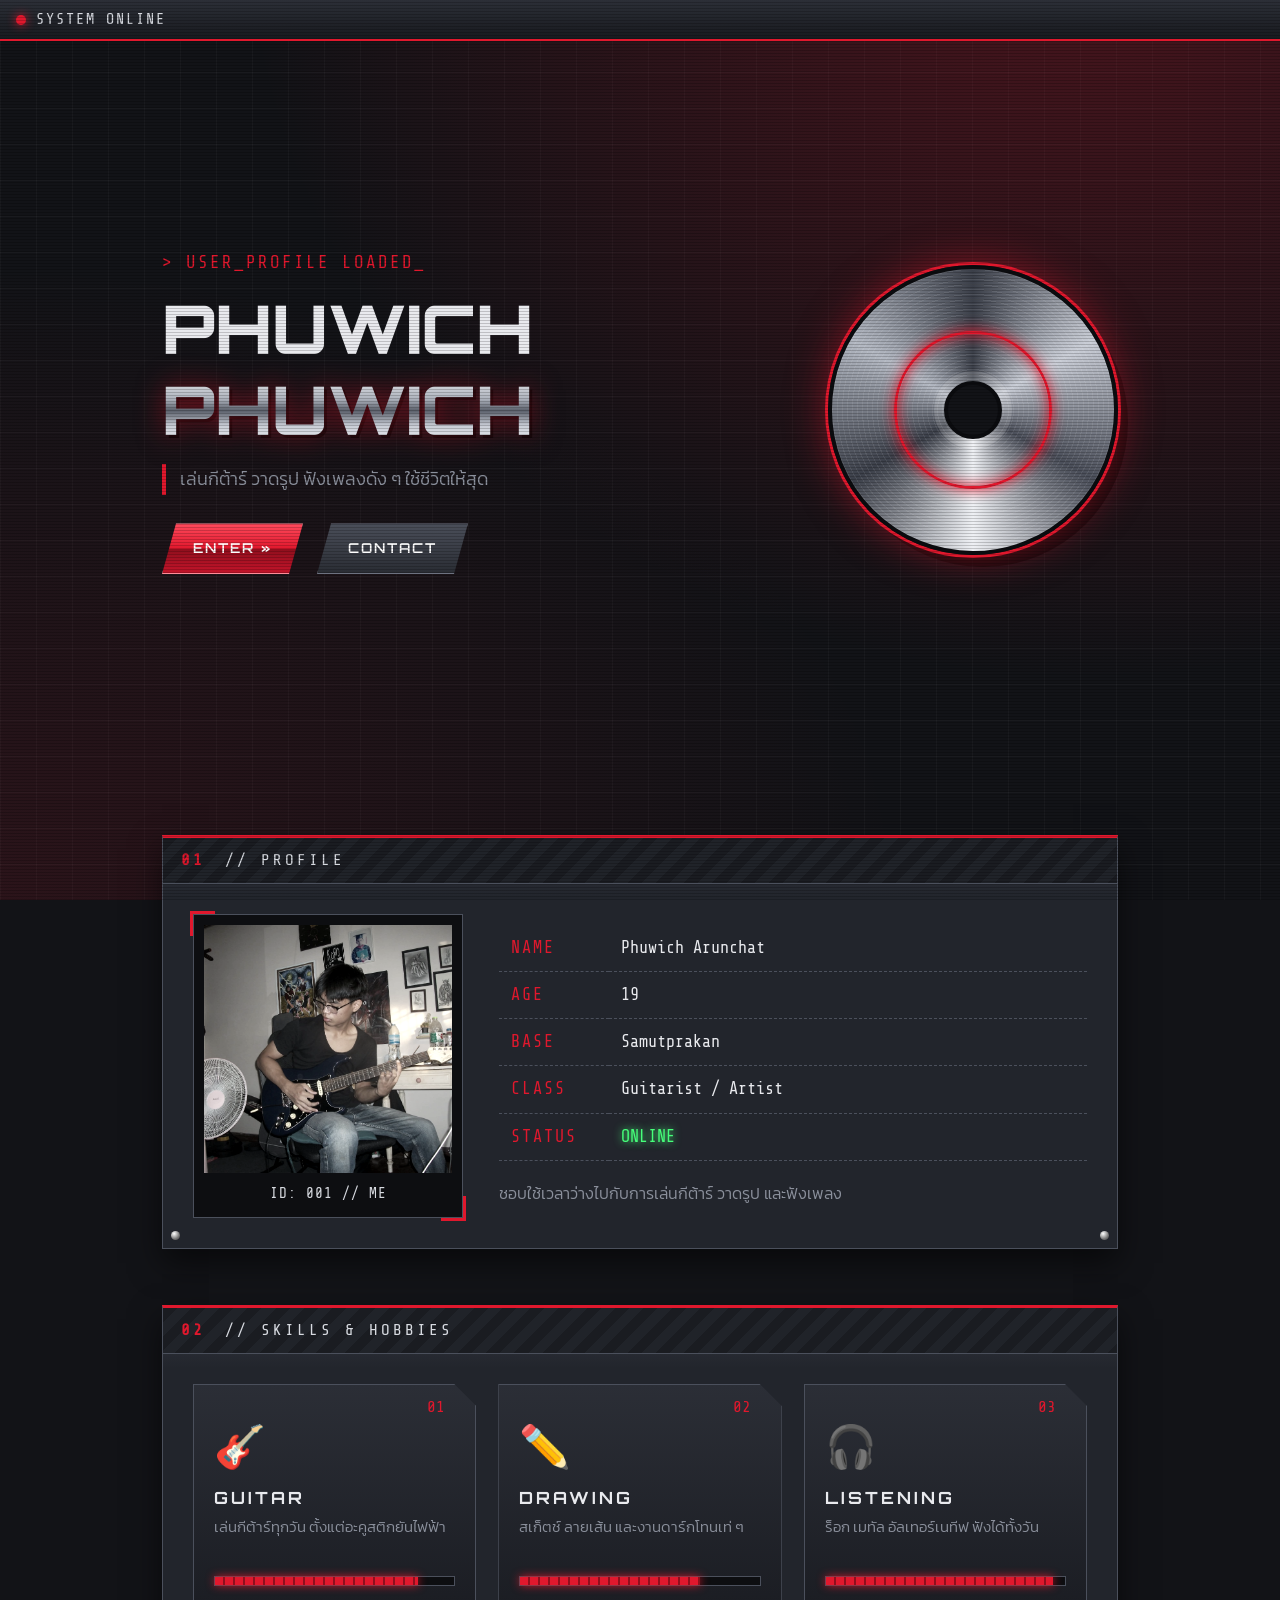
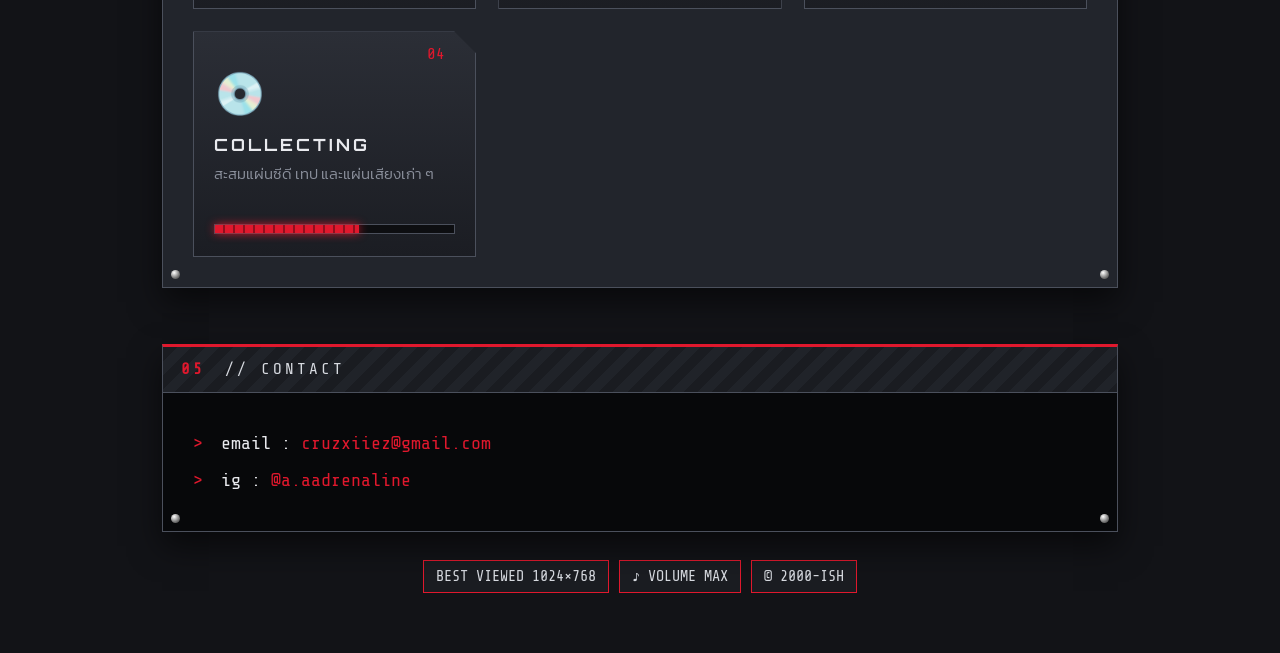
==== commit d2e80b4b: "commit" ====
--- a/index.html
+++ b/index.html
@@ -114,9 +114,9 @@
       <div class="panel-head"><b>05</b> // CONTACT</div>
       <div class="panel-body terminal">
         <!-- แก้ช่องทางติดต่อ -->
-        <p><span>&gt;</span> email : <a href="mailto:you@example.com">you@example.com</a></p>
-        <p><span>&gt;</span> ig    : <a href="https://instagram.com/yourname">@yourname</a></p>
-        <p><span>&gt;</span> status: <b class="live">OPEN FOR CHAT</b><i class="cursor">_</i></p>
+        <p><span>&gt;</span> email : <a href="mailto:you@example.com">cruzxiiez@gmail.com</a></p>
+        <p><span>&gt;</span> ig    : <a href="https://instagram.com/yourname">@a.aadrenaline</a></p>
+        
       </div>
     </div>
     <div class="badges"><span>BEST VIEWED 1024×768</span><span>♪ VOLUME MAX</span><span>© 2000-ISH</span></div>
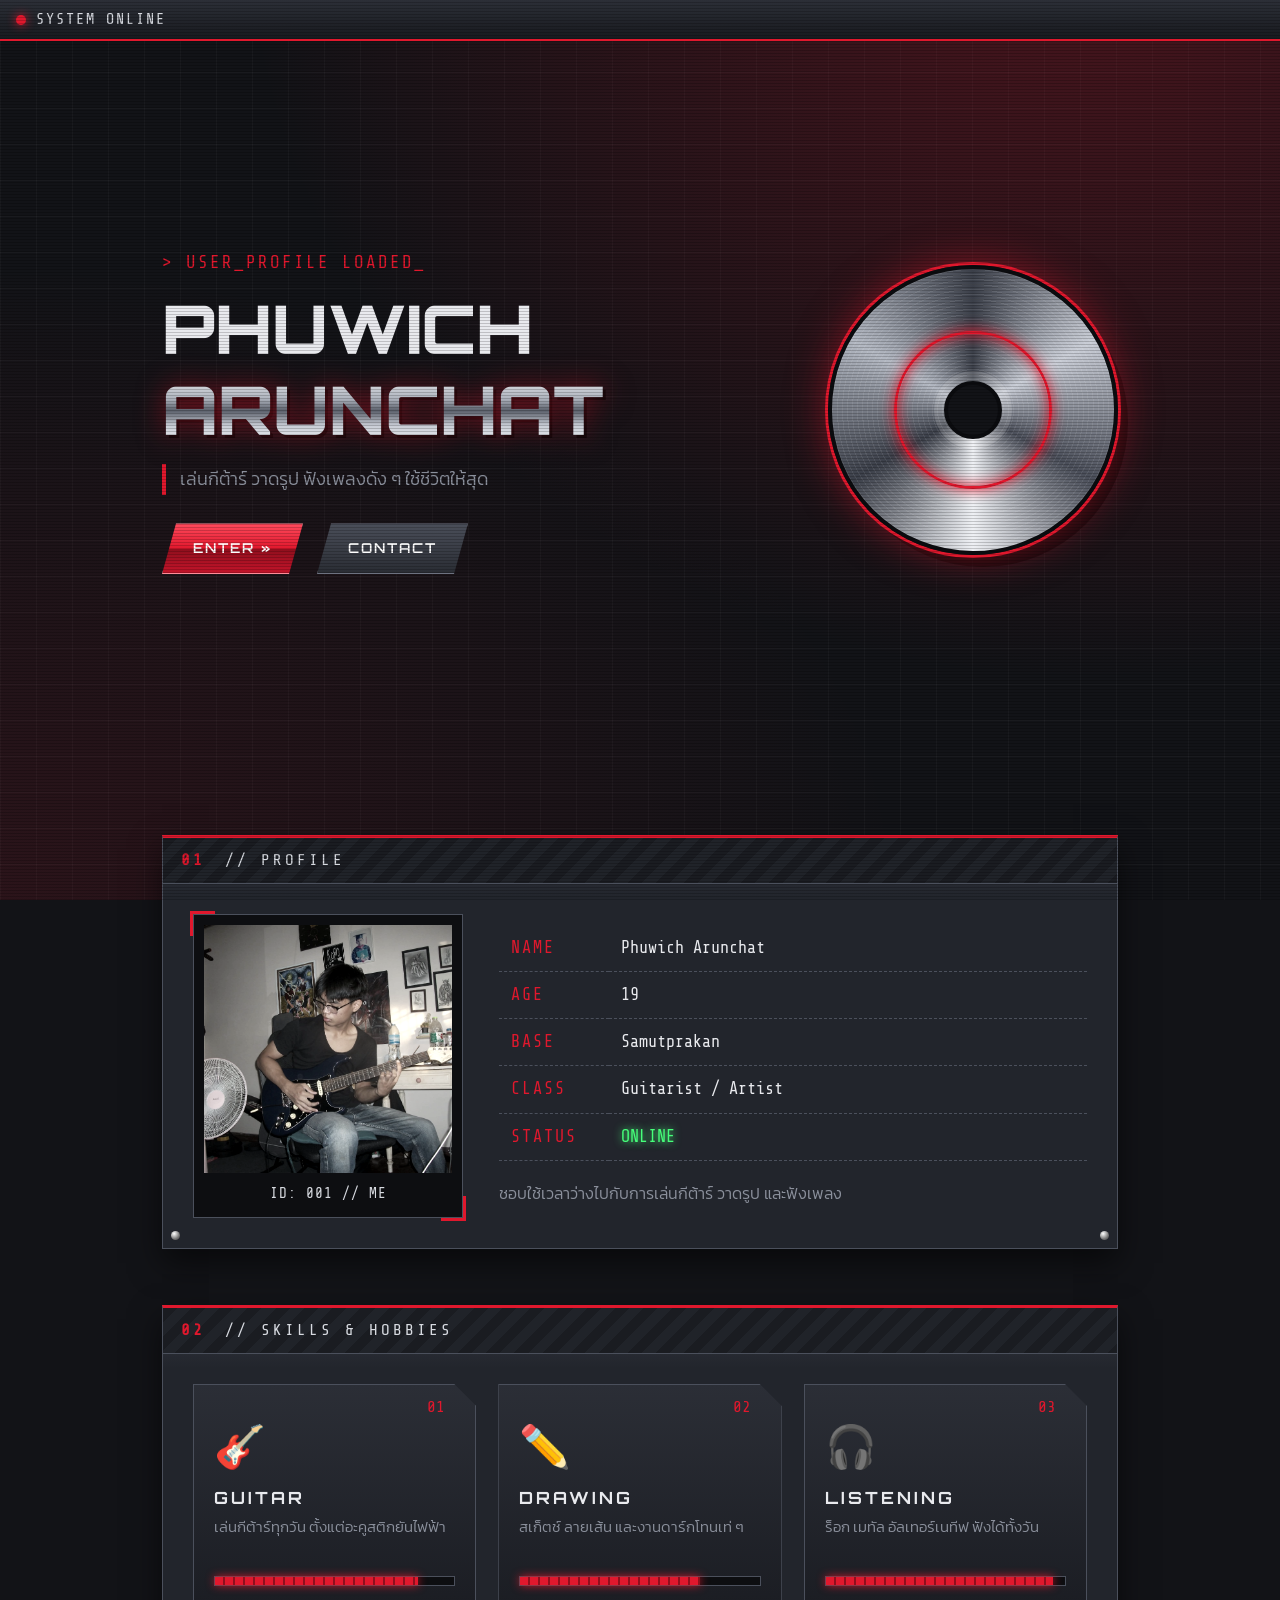
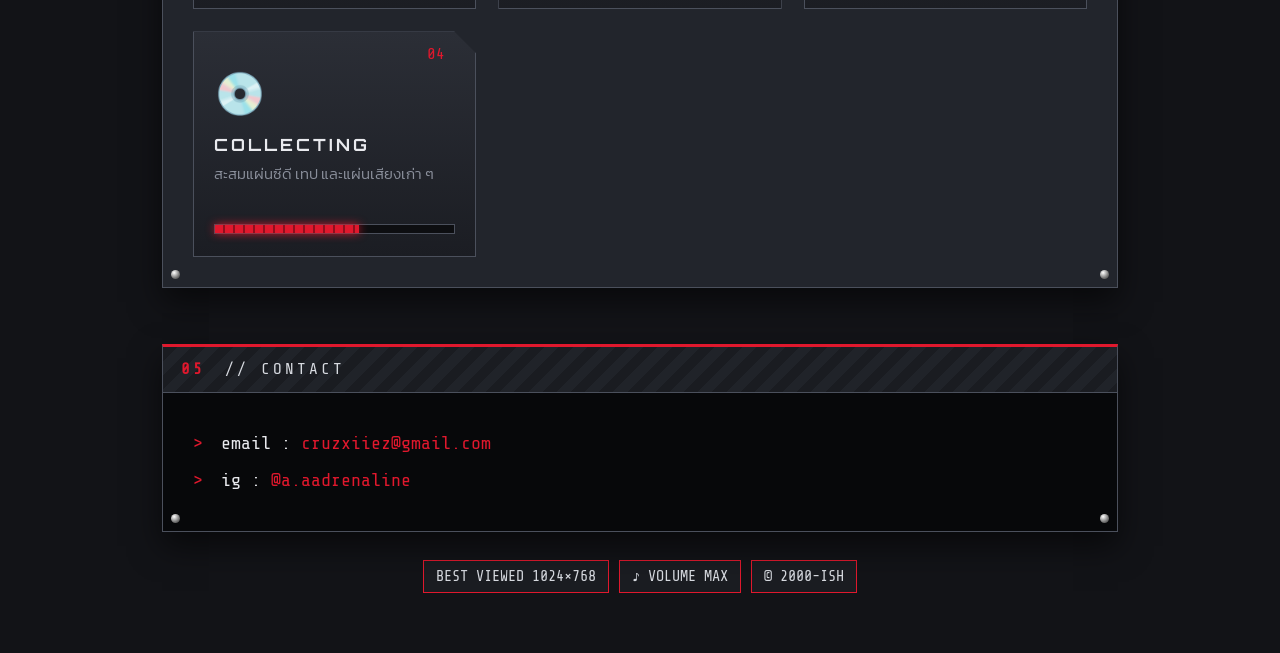
==== commit 70b26d71: "commit" ====
--- a/index.html
+++ b/index.html
@@ -4,7 +4,7 @@
   <meta charset="UTF-8">
   <meta name="viewport" content="width=device-width, initial-scale=1.0">
   <!-- แก้ชื่อที่โชว์บนแท็บเบราว์เซอร์ -->
-  <title>// PERSONAL_FILE.EXE</title>
+  <title>resume Phuwich</title>
   <link rel="preconnect" href="https://fonts.googleapis.com">
   <link rel="preconnect" href="https://fonts.gstatic.com" crossorigin>
   <link href="https://fonts.googleapis.com/css2?family=Orbitron:wght@600;800;900&family=Share+Tech+Mono&family=Kanit:wght@300;400;600&display=swap" rel="stylesheet">
@@ -27,7 +27,7 @@
     <div class="hero-text">
       <p class="tag">&gt; USER_PROFILE LOADED_</p>
       <!-- แก้ชื่อของคุณ -->
-      <h1>PhuwicH <span class="metal">PHUWICH</span></h1>
+      <h1>PhuwicH <span class="metal">Arunchat</span></h1>
       <!-- แก้ประโยคแนะนำสั้น ๆ -->
       <p class="subtitle">เล่นกีต้าร์ วาดรูป ฟังเพลงดัง ๆ ใช้ชีวิตให้สุด</p>
       <div class="hero-btns">
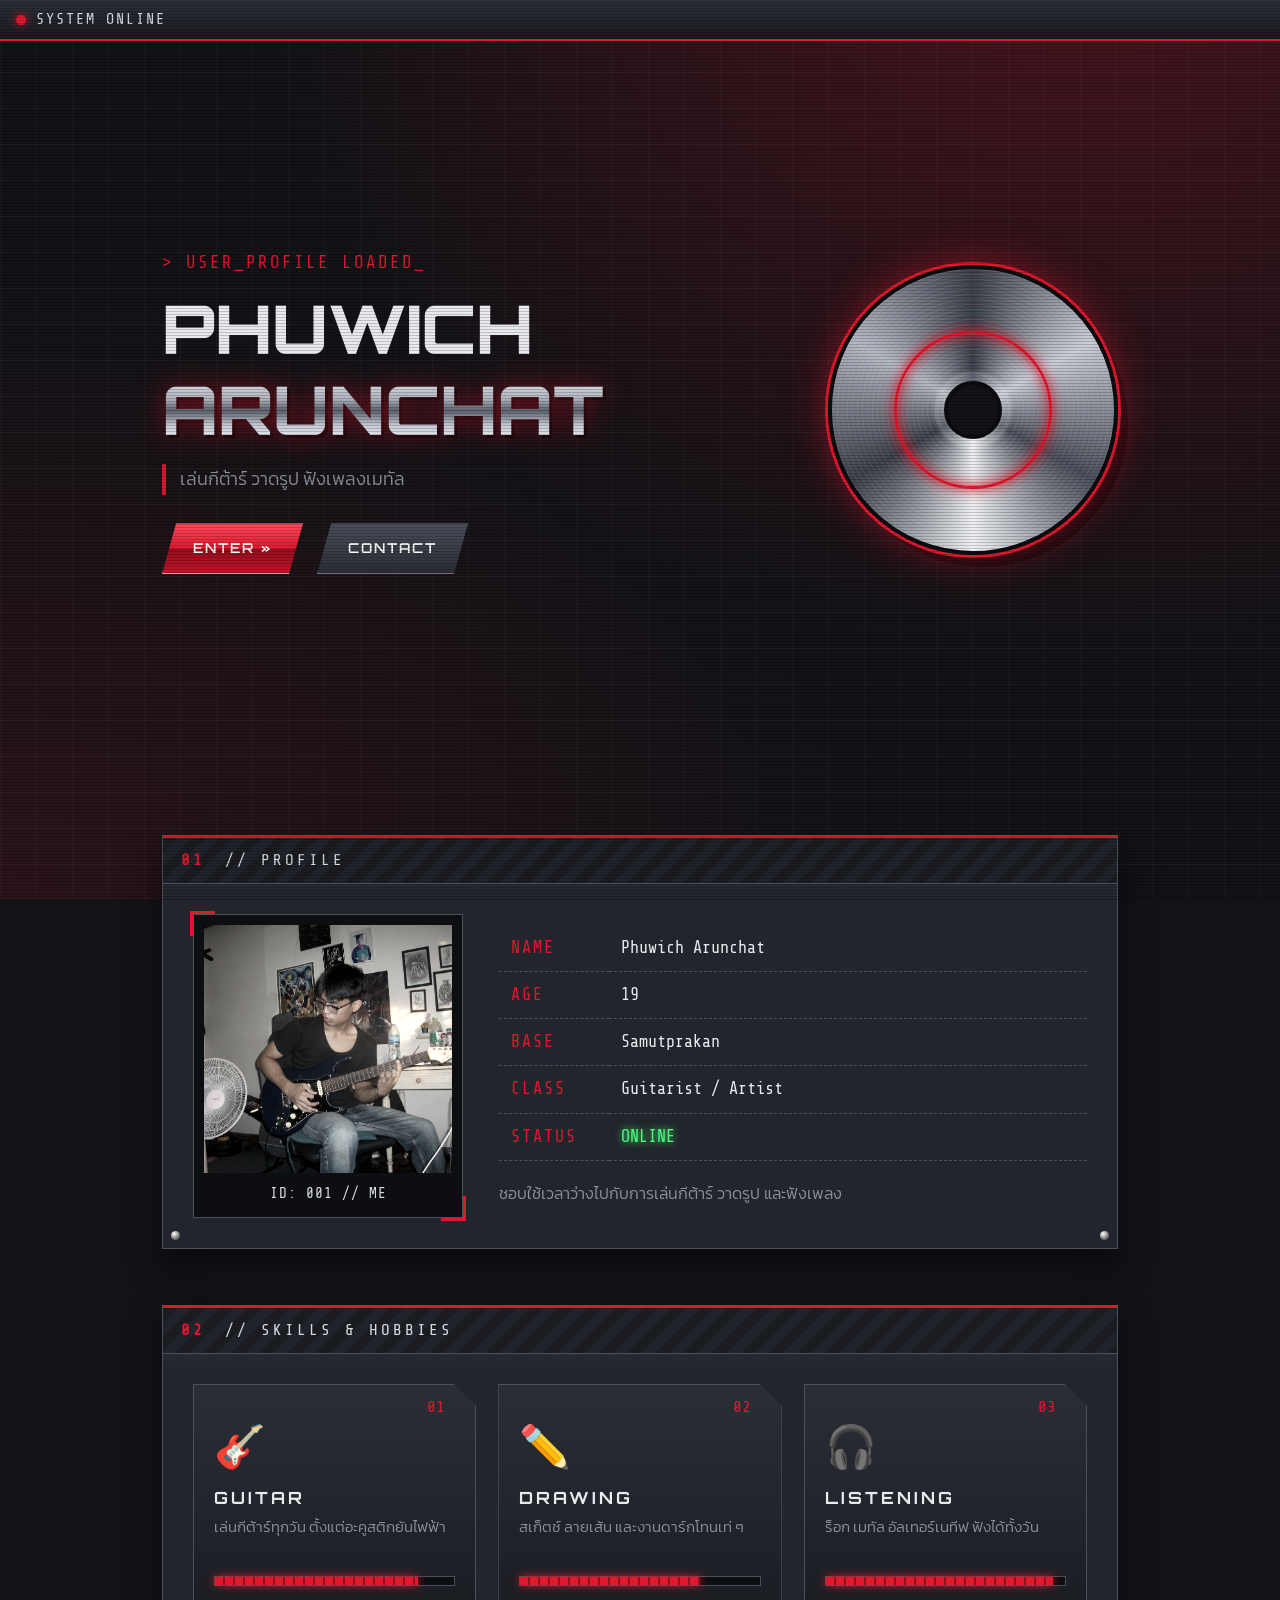
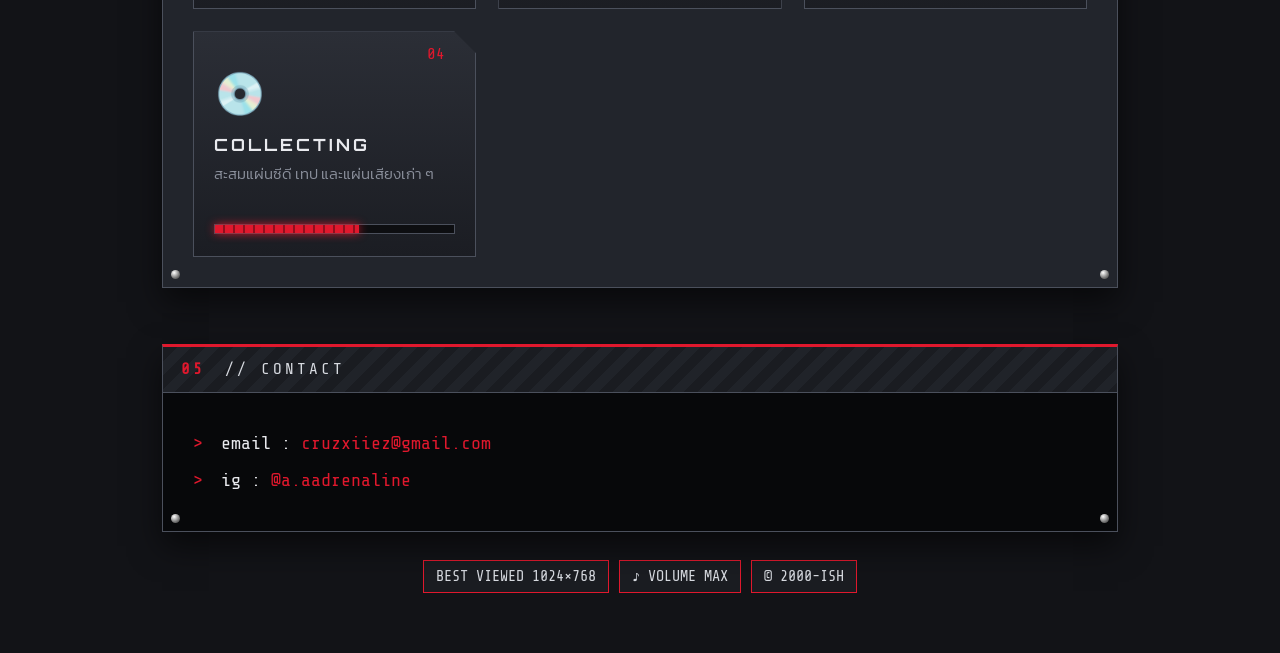
==== commit 3c1b986f: "commit" ====
--- a/index.html
+++ b/index.html
@@ -29,7 +29,7 @@
       <!-- แก้ชื่อของคุณ -->
       <h1>PhuwicH <span class="metal">Arunchat</span></h1>
       <!-- แก้ประโยคแนะนำสั้น ๆ -->
-      <p class="subtitle">เล่นกีต้าร์ วาดรูป ฟังเพลงดัง ๆ ใช้ชีวิตให้สุด</p>
+      <p class="subtitle">เล่นกีต้าร์ วาดรูป ฟังเพลงเมทัล</p>
       <div class="hero-btns">
         <a class="btn" href="#about">ENTER »</a>
         <a class="btn ghost" href="#contact">CONTACT</a>
